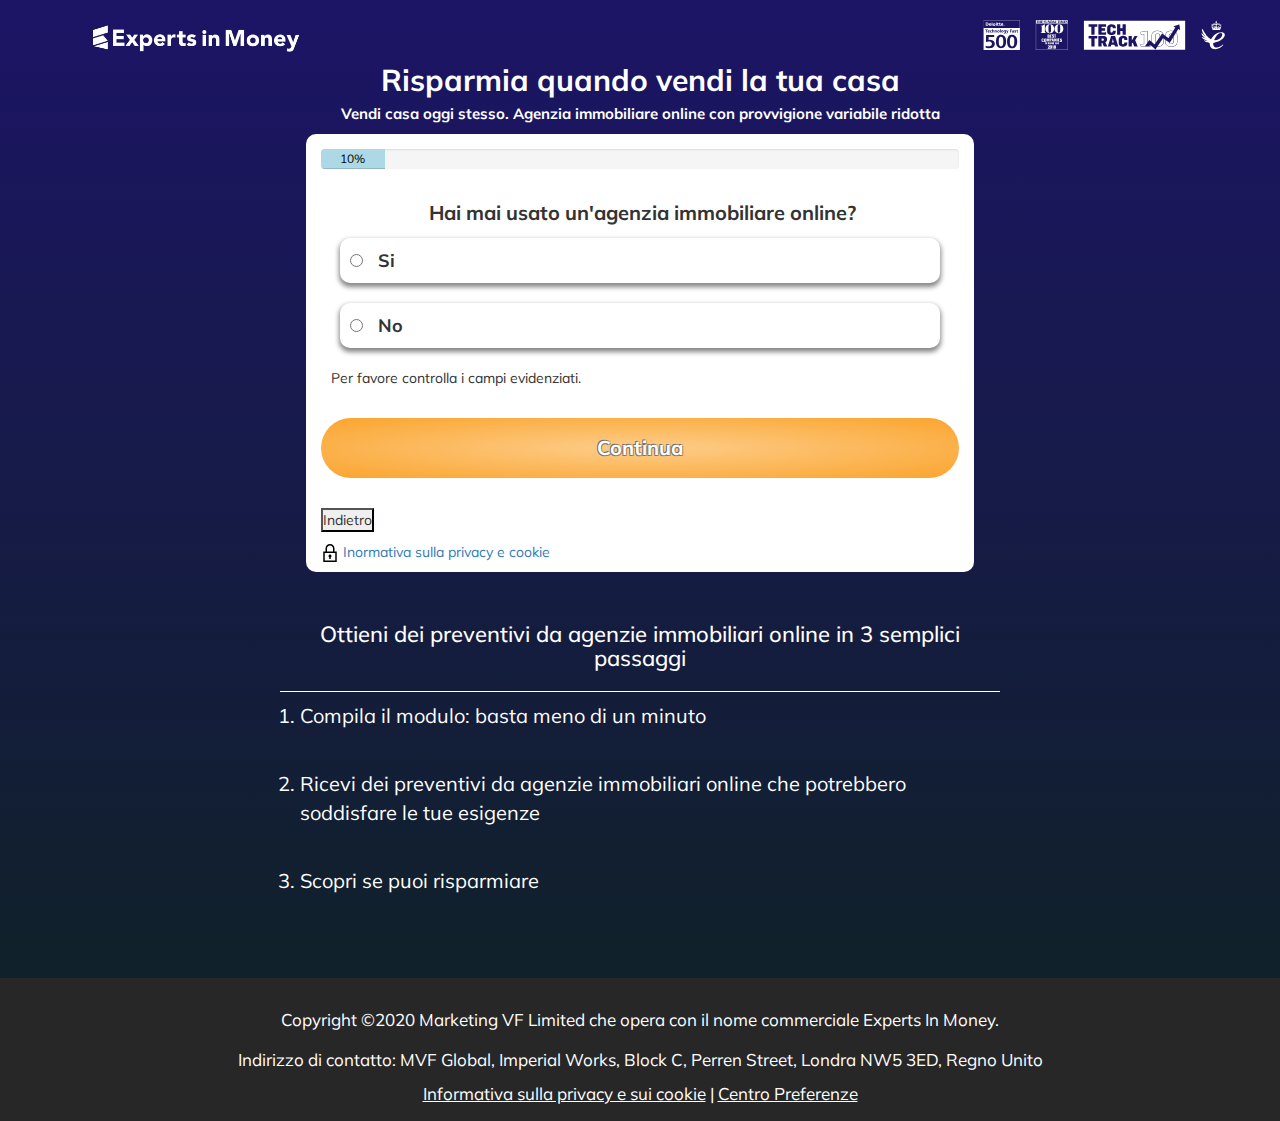
==== page2_error_msg.html @ b502f430 "Add files via upload" ====
<!DOCTYPE html>
<html lang="it">

<head>
    <meta charset="UTF-8">
    <meta name="viewport" content="width=device-width, initial-scale=1.0">
    <title>Expert In Money Page 3</title>
    <link rel="stylesheet" href="css/style.css">
    <script src="https://code.jquery.com/jquery-3.5.1.slim.min.js" integrity="sha384-DfXdz2htPH0lsSSs5nCTpuj/zy4C+OGpamoFVy38MVBnE+IbbVYUew+OrCXaRkfj" crossorigin="anonymous"></script>
    <script src="https://cdn.jsdelivr.net/npm/bootstrap@4.5.3/dist/js/bootstrap.bundle.min.js" integrity="sha384-ho+j7jyWK8fNQe+A12Hb8AhRq26LrZ/JpcUGGOn+Y7RsweNrtN/tE3MoK7ZeZDyx" crossorigin="anonymous"></script>
    <script src="https://cdnjs.cloudflare.com/ajax/libs/twitter-bootstrap/4.5.3/js/bootstrap.min.js" integrity="sha512-8qmis31OQi6hIRgvkht0s6mCOittjMa9GMqtK9hes5iEQBQE/Ca6yGE5FsW36vyipGoWQswBj/QBm2JR086Rkw==" crossorigin="anonymous"></script>
    <link rel="stylesheet" href="css/bootstrap-5.0.0-beta1-dist/bootstrap-5.0.0-beta1-dist/css/bootstrap.css" />
    <link rel="preconnect" href="https://fonts.gstatic.com">
    <link href="https://fonts.googleapis.com/css2?family=Mulish:ital,wght@0,200;0,300;0,400;0,500;0,600;0,700;0,800;1,700&display=swap" rel="stylesheet">
    <link rel="stylesheet" href="https://stackpath.bootstrapcdn.com/bootstrap/4.5.2/css/bootstrap.min.css" integrity="sha384-JcKb8q3iqJ61gNV9KGb8thSsNjpSL0n8PARn9HuZOnIxN0hoP+VmmDGMN5t9UJ0Z" crossorigin="anonymous">
    <link rel="stylesheet" href="https://maxcdn.bootstrapcdn.com/bootstrap/3.3.7/css/bootstrap.min.css" integrity="sha384-BVYiiSIFeK1dGmJRAkycuHAHRg32OmUcww7on3RYdg4Va+PmSTsz/K68vbdEjh4u" crossorigin="anonymous">
</head>

<body>
    <div class="main-wrapper container-fluid">
        <div class="top-bar container-lg">
            <div class="brand">
                <img class="logo-image" src="assets/images/[quotes.expertsinmoney.com][693]eim-rebrand-white-logo.png" alt="logo">
            </div>

            <div class="awards d-none d-md-flex ">
                <img src="assets/images/[quotes.expertsinmoney.com][159]awards-logo-deloitte-500.svg" alt="deloite-500">
                <img src="assets/images/[quotes.expertsinmoney.com][210]awards-logo-2018-Best-Companies.svg" alt="">
                <img src="assets/images/[quotes.expertsinmoney.com][779]awards-logo-techtrack.svg" alt="">
                <img src="assets/images/[quotes.expertsinmoney.com][129]awards-logo-queens-award-for-enterprise.svg" alt="">
            </div>
        </div>

        <div class="container intro-text">
            <h1>Risparmia quando vendi la tua casa </h1>
            <p>Vendi casa oggi stesso. Agenzia immobiliare online con provvigione variabile ridotta</p>
        </div>

        <div class="container" id="survey-container">
            <div class="progress mb-5 mt-4">
                <div class="progress-bar" role="progressbar" style="width:10%" aria-valuenow="50" aria-valuemin="0" aria-valuemax="100"><span class="progress-text">10%</span></div>
            </div>

            <p class="survey-question ml-2">Hai mai usato un'agenzia immobiliare online?</p>
            <form action="">
                <div class="input-div alert-msg">
                    <input type="radio" name="survey-radio" id="radio-1">
                    <label class="input-lable" for="radio-1">Si</label>
                </div>
                <div class="input-div alert-msg">
                    <input type="radio" name="survey-radio" id="radio-2">
                    <label class="input-lable" for="radio-2">No</label>
                </div>
            </form>
            <p class="red-text ml-3">Per favore controlla i campi evidenziati.</p>
            <button class="survey-button mt-5 mb-5">Continua</button>


            <button class="go-back mb-3" <i class="fal fa-angle-left"></i>Indietro</button>
            <div class="privacy pb-3">
                <svg xmlns="http://www.w3.org/2000/svg" width="18" height="18" viewBox="0 0 24 24"><path d="M10 16c0-1.104.896-2 2-2s2 .896 2 2c0 .738-.404 1.376-1 1.723v2.277h-2v-2.277c-.596-.347-1-.985-1-1.723zm11-6v14h-18v-14h3v-4c0-3.313 2.687-6 6-6s6 2.687 6 6v4h3zm-13 0h8v-4c0-2.206-1.795-4-4-4s-4 1.794-4 4v4zm11 2h-14v10h14v-10z"/></svg>
                <a href="">Inormativa sulla privacy e cookie</a>
            </div>
        </div>


        <div class="container mt-5 mb-5 pb-1" id="pre-footer">
            <h3>Ottieni dei preventivi da agenzie immobiliari online in 3 semplici passaggi </h3>
            <ol>
                <li>Compila il modulo: basta meno di un minuto</li>
                <li>Ricevi dei preventivi da agenzie immobiliari online che potrebbero soddisfare le tue esigenze</li>
                <li>Scopri se puoi risparmiare</li>
            </ol>
        </div>
    </div>

    <div class="container-fluid" id="footer">
        <div class="container mt-5">
            <p class="pb-2">Copyright ©2020 Marketing VF Limited che opera con il nome commerciale Experts In Money.</p>
            <p>Indirizzo di contatto: MVF Global, Imperial Works, Block C, Perren Street, Londra NW5 3ED, Regno Unito</p>
            <p class="pb-2"> <a data-legal-dialog-link="" href="//www2.expertsinmoney.com/privacy_policy/54d4f/02cc2">Informativa sulla privacy e sui cookie</a> | <a data-legal-dialog-link="" href="https://preferences.safe-click.net/" data-legal-dialog-link "=" ">Centro Preferenze</a> </p>
    </div>
    </div>
    <script src="js/app.js "></script>
</body>

</html>
---- css/style.css ----
* {
                        margin: 0;
                        padding: 0;
                        font-family: Mulish, sans-serif;
                        box-sizing: border-box;
                    }
                    
                    .survey-image-clicked {
                        background-color: #D7F9CC !important;
                        position: relative;
                    }
                    
                    .progress-bar {
                        background-color: lightblue !important;
                    }
                    
                    .survey-image-clicked::after {
                        content: "";
                        width: 1.35rem;
                        height: 1.35rem;
                        position: absolute;
                        top: .6rem;
                        right: .6rem;
                        background: #4cd6bc url(https://images.webforms.mvfglobal.com/cro/cro-tech-innovation/CRO-121/icon-valid.dbbf8e56.svg) no-repeat center/1rem;
                        border-radius: 50%;
                    }
                    /*MOBILE HEADER START */
                    
                    .main-wrapper {
                        background: linear-gradient(#1C1466, #102129);
                    }
                    
                    .brand {
                        width: 100%;
                        margin-top: 20px;
                        display: block;
                    }
                    
                    .brand img {
                        width: 70%;
                        display: block;
                        margin: 0 auto;
                    }
                    
                    .intro-text {
                        color: white;
                        text-align: center
                    }
                    
                    .intro-text h1 {
                        font-size: 20px;
                        font-weight: 700;
                        margin: .2rem auto;
                        line-height: 1.4;
                    }
                    
                    .intro-text p {
                        font-size: 14px;
                        line-height: 1.4;
                        font-weight: 700;
                    }
                    /*MOBILE HEADER ENDS*/
                    /*MOBILE DESKTOP START*/
                    
                    @media only screen and (min-width: 768px) {
                        .top-bar {
                            display: flex;
                            justify-content: space-between;
                        }
                        .awards {
                            display: flex;
                            flex-direction: row;
                        }
                        .awards img {
                            margin-right: 15px;
                            max-height: 50px;
                            padding-top: 20px;
                        }
                        .brand {
                            width: 50%;
                            margin-top: 20px;
                            display: block;
                        }
                        .brand img {
                            width: 40%;
                            display: block;
                            float: left;
                        }
                        .intro-text h1 {
                            font-size: 3rem;
                            font-weight: 700;
                            margin: .2rem auto;
                            line-height: 1.4;
                        }
                        .intro-text p {
                            font-size: 1.5rem;
                            line-height: 1.4;
                            font-weight: 700;
                        }
                    }
                    /*MOBILE DESKTOP ENDS*/
                    /*MOBILE MAIN START*/
                    
                    #survey-container {
                        background-color: #ffffff;
                        border-radius: 10px;
                    }
                    
                    .progress {
                        display: block;
                        margin-top: 20px!important;
                    }
                    
                    .progress-text {
                        color: black;
                    }
                    
                    .input-div {
                        height: 45px;
                        -webkit-box-shadow: 0px 3px 5px 1px rgba(0, 0, 0, 0.48);
                        -moz-box-shadow: 0px 3px 5px 1px rgba(0, 0, 0, 0.48);
                        box-shadow: 0px 3px 5px 1px rgba(0, 0, 0, 0.48);
                        margin-bottom: 20px !important;
                        line-height: 45px;
                        border-radius: 10px;
                        width: 280px;
                        display: block;
                        margin: 0 auto;
                        font-size: 1.8rem;
                    }
                    
                    .input-div input {
                        margin-left: 10px !important;
                        padding-right: 10px !important;
                    }
                    
                    .input-div:hover {
                        background-color: #E5F5FB;
                    }
                    
                    .input-active {
                        background-color: #E5F5FB !important;
                    }
                    
                    .input-div label {
                        display: inline-block;
                        width: 90%;
                        padding-left: 10px;
                    }
                    /*.input-div label::after {
                        content: "";
                        width: 1.35rem;
                        height: 1.35rem;
                        position: absolute;
                        top: 300px;
                        right: 60px;
                        background: #4cd6bc url(https://images.webforms.mvfglobal.com/cro/cro-tech-innovation/CRO-121/icon-valid.dbbf8e56.svg) no-repeat center/1rem;
                        border-radius: 50%;
                    }*/
                    
                    .survey-question {
                        text-align: center;
                        font-size: 2rem;
                        font-weight: 700;
                    }
                    
                    .survey-images {
                        display: flex;
                        align-items: center;
                        justify-content: center;
                        justify-content: space-around;
                    }
                    
                    .survey-image p {
                        text-align: center;
                        font-size: 1.6rem;
                        font-weight: 700;
                    }
                    
                    .survey-image {
                        background-color: #F9F9F9;
                        width: 47%;
                        border: none;
                        -webkit-box-shadow: 0px 3px 5px 1px rgba(0, 0, 0, 0.48);
                        -moz-box-shadow: 0px 3px 5px 1px rgba(0, 0, 0, 0.48);
                        box-shadow: 0px 3px 5px 1px rgba(0, 0, 0, 0.48);
                    }
                    
                    .survey-images div:hover {
                        background-color: #E5F5FB;
                        transform: scale(0.99);
                    }
                    
                    .survey-image-own,
                    .survey-image-rent {
                        border: 1px solid black;
                        border-radius: 10px;
                        pointer-events: all;
                        cursor: pointer;
                    }
                    
                    .survey-image-own img {
                        display: block;
                        margin: 0 auto;
                        padding: 15px 0px;
                        width: 80%;
                    }
                    
                    .survey-image-rent img {
                        display: block;
                        margin: 0 auto;
                        padding: 15px 0px;
                        width: 80%;
                    }
                    
                    .form-check {
                        padding: 5px 20px;
                        margin-left: 15px;
                    }
                    
                    .form-check label {
                        text-align: center;
                        width: 95%;
                        float: right;
                        font-size: 1.7rem;
                    }
                    
                    .form-check-input:checked {
                        background-color: black !important;
                        border: black !important;
                    }
                    
                    .survey-button {
                        display: block;
                        margin: 0 auto;
                        border-radius: 100px;
                        line-height: 2;
                        font-size: 2rem;
                        font-weight: 700;
                        padding: 10px;
                        color: white;
                        background: radial-gradient( #fba52d8e, #FBA42D);
                        text-shadow: -1px -1px 0 rgb(110, 110, 110), 1px -1px 0 rgba(109, 109, 109, 0.247), -1px 1px 0 rgb(119, 119, 119), 1px 1px 0 rgba(0, 0, 0, 0.315);
                        border: none;
                    }
                    
                    .timer-text {
                        font-style: italic;
                        text-align: center;
                        line-height: 1.2;
                        font-weight: 200 !important;
                        font-size: 1.5rem;
                    }
                    
                    .timer-text img {
                        padding-bottom: 5px;
                    }
                    /*MOBILE MAIN-ENDS*/
                    /*TABLET MAIN START*/
                    
                    @media only screen and (min-width: 768px) {
                        #survey-container {
                            max-width: 668px;
                        }
                        .survey-images {
                            display: flex;
                            align-items: center;
                            justify-content: center;
                            justify-content: space-evenly;
                        }
                        .survey-image {
                            background-color: #F9F9F9;
                            width: 30%;
                            border: none;
                            -webkit-box-shadow: 0px 3px 5px 1px rgba(0, 0, 0, 0.48);
                            -moz-box-shadow: 0px 3px 5px 1px rgba(0, 0, 0, 0.48);
                            box-shadow: 0px 3px 5px 1px rgba(0, 0, 0, 0.48);
                        }
                        .survey-button {
                            width: 100%;
                        }
                        .survey-button:hover {
                            -webkit-box-shadow: 0px 3px 5px 1px rgba(0, 0, 0, 0.48);
                            -moz-box-shadow: 0px 3px 5px 1px rgba(0, 0, 0, 0.48);
                            box-shadow: 0px 3px 5px 1px rgba(0, 0, 0, 0.48);
                            background: radial-gradient( #fba52d49, #f38f03);
                        }
                        .input-div {
                            height: 45px;
                            -webkit-box-shadow: 0px 3px 5px 1px rgba(0, 0, 0, 0.48);
                            -moz-box-shadow: 0px 3px 5px 1px rgba(0, 0, 0, 0.48);
                            box-shadow: 0px 3px 5px 1px rgba(0, 0, 0, 0.48);
                            margin-bottom: 20px !important;
                            line-height: 45px;
                            border-radius: 10px;
                            width: 600px;
                            display: block;
                            margin: 0 auto;
                            font-size: 1.8rem;
                        }
                        .input-div input {
                            margin-left: 10px !important;
                            padding-right: 10px !important;
                        }
                        .input-div:hover {
                            background-color: #E5F5FB;
                        }
                        .input-active {
                            background-color: #E5F5FB !important;
                        }
                        .input-div label {
                            display: inline-block;
                            width: 95%;
                            padding-left: 10px;
                            cursor: pointer;
                        }
                    }
                    /*TABLET MAIN ENDS*/
                    /*MOBILE FOOTER START*/
                    
                    #pre-footer h3 {
                        color: white;
                        text-align: center;
                        font-size: 2.2rem;
                        padding-bottom: 20px;
                        border-bottom: 1px solid white;
                    }
                    
                    #pre-footer ol li {
                        color: white;
                        font-size: 1.8rem;
                        padding-bottom: 30px;
                    }
                    
                    #footer {
                        background-color: #272728;
                        color: white;
                        text-align: center;
                    }
                    
                    #footer a {
                        color: white;
                        text-align: center;
                        text-decoration: underline;
                    }
                    /*MOBILE FOOTER ENDS*/
                    /*TABLET FOOTER START*/
                    
                    @media only screen and (min-width: 768px) {
                        #pre-footer h3 {
                            color: white;
                            text-align: center;
                            font-size: 2.2rem;
                            padding-bottom: 20px;
                            border-bottom: 1px solid white;
                        }
                        #pre-footer {
                            max-width: 60%;
                        }
                        #pre-footer ol li {
                            color: white;
                            font-size: 2rem;
                            padding-bottom: 40px;
                        }
                        #footer {
                            background-color: #272728;
                            color: white;
                            text-align: center;
                            font-size: 1.7rem;
                        }
                        #footer a {
                            color: white;
                            text-align: center;
                            text-decoration: underline;
                        }
                    }
                    /*TABLET FOOTER ENDS*/
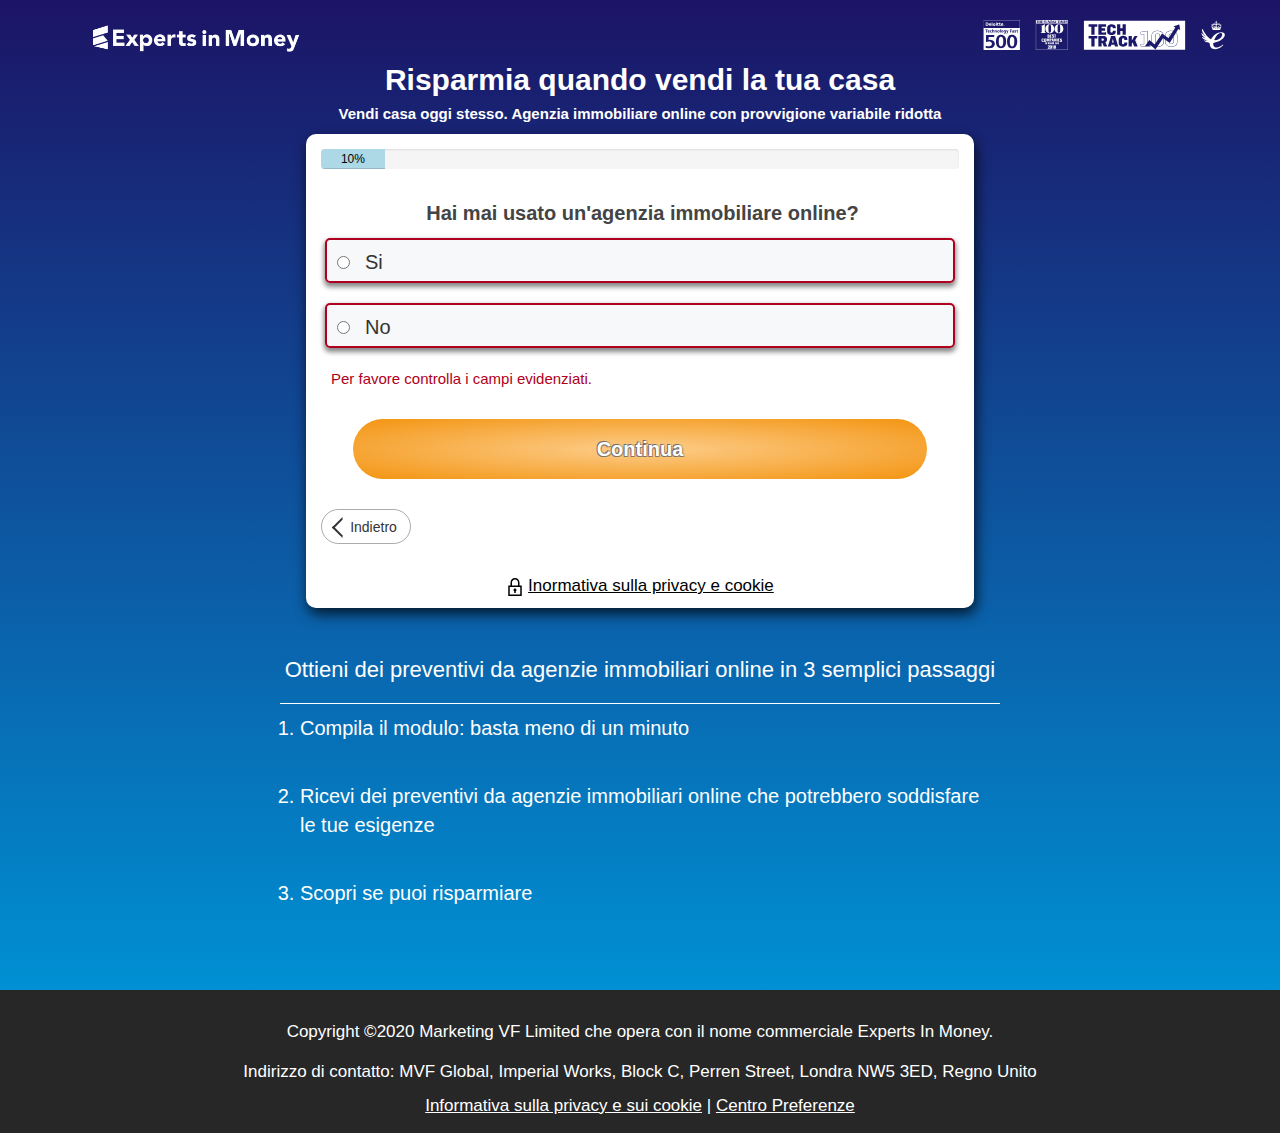
==== commit 1463e4b5: "Update page2_error_msg.html" ====
--- a/page2_error_msg.html
+++ b/page2_error_msg.html
@@ -4,7 +4,7 @@
 <head>
     <meta charset="UTF-8">
     <meta name="viewport" content="width=device-width, initial-scale=1.0">
-    <title>Expert In Money Page 3</title>
+    <title>Expert In Money Page 2 Error MSG</title>
     <link rel="stylesheet" href="css/style.css">
     <script src="https://code.jquery.com/jquery-3.5.1.slim.min.js" integrity="sha384-DfXdz2htPH0lsSSs5nCTpuj/zy4C+OGpamoFVy38MVBnE+IbbVYUew+OrCXaRkfj" crossorigin="anonymous"></script>
     <script src="https://cdn.jsdelivr.net/npm/bootstrap@4.5.3/dist/js/bootstrap.bundle.min.js" integrity="sha384-ho+j7jyWK8fNQe+A12Hb8AhRq26LrZ/JpcUGGOn+Y7RsweNrtN/tE3MoK7ZeZDyx" crossorigin="anonymous"></script>
@@ -84,4 +84,4 @@
     <script src="js/app.js "></script>
 </body>
 
-</html>+</html>
--- a/css/style.css
+++ b/css/style.css
@@ -1,377 +1,704 @@
-                    * {
-                        margin: 0;
-                        padding: 0;
-                        font-family: Mulish, sans-serif;
-                        box-sizing: border-box;
-                    }
-                    
-                    .survey-image-clicked {
-                        background-color: #D7F9CC !important;
-                        position: relative;
-                    }
-                    
-                    .progress-bar {
-                        background-color: lightblue !important;
-                    }
-                    
-                    .survey-image-clicked::after {
-                        content: "";
-                        width: 1.35rem;
-                        height: 1.35rem;
-                        position: absolute;
-                        top: .6rem;
-                        right: .6rem;
-                        background: #4cd6bc url(https://images.webforms.mvfglobal.com/cro/cro-tech-innovation/CRO-121/icon-valid.dbbf8e56.svg) no-repeat center/1rem;
-                        border-radius: 50%;
-                    }
-                    /*MOBILE HEADER START */
-                    
-                    .main-wrapper {
-                        background: linear-gradient(#1C1466, #102129);
-                    }
-                    
-                    .brand {
-                        width: 100%;
-                        margin-top: 20px;
-                        display: block;
-                    }
-                    
-                    .brand img {
-                        width: 70%;
-                        display: block;
-                        margin: 0 auto;
-                    }
-                    
-                    .intro-text {
-                        color: white;
-                        text-align: center
-                    }
-                    
-                    .intro-text h1 {
-                        font-size: 20px;
-                        font-weight: 700;
-                        margin: .2rem auto;
-                        line-height: 1.4;
-                    }
-                    
-                    .intro-text p {
-                        font-size: 14px;
-                        line-height: 1.4;
-                        font-weight: 700;
-                    }
-                    /*MOBILE HEADER ENDS*/
-                    /*MOBILE DESKTOP START*/
-                    
-                    @media only screen and (min-width: 768px) {
-                        .top-bar {
-                            display: flex;
-                            justify-content: space-between;
-                        }
-                        .awards {
-                            display: flex;
-                            flex-direction: row;
-                        }
-                        .awards img {
-                            margin-right: 15px;
-                            max-height: 50px;
-                            padding-top: 20px;
-                        }
-                        .brand {
-                            width: 50%;
-                            margin-top: 20px;
-                            display: block;
-                        }
-                        .brand img {
-                            width: 40%;
-                            display: block;
-                            float: left;
-                        }
-                        .intro-text h1 {
-                            font-size: 3rem;
-                            font-weight: 700;
-                            margin: .2rem auto;
-                            line-height: 1.4;
-                        }
-                        .intro-text p {
-                            font-size: 1.5rem;
-                            line-height: 1.4;
-                            font-weight: 700;
-                        }
-                    }
-                    /*MOBILE DESKTOP ENDS*/
-                    /*MOBILE MAIN START*/
-                    
-                    #survey-container {
-                        background-color: #ffffff;
-                        border-radius: 10px;
-                    }
-                    
-                    .progress {
-                        display: block;
-                        margin-top: 20px!important;
-                    }
-                    
-                    .progress-text {
-                        color: black;
-                    }
-                    
-                    .input-div {
-                        height: 45px;
-                        -webkit-box-shadow: 0px 3px 5px 1px rgba(0, 0, 0, 0.48);
-                        -moz-box-shadow: 0px 3px 5px 1px rgba(0, 0, 0, 0.48);
-                        box-shadow: 0px 3px 5px 1px rgba(0, 0, 0, 0.48);
-                        margin-bottom: 20px !important;
-                        line-height: 45px;
-                        border-radius: 10px;
-                        width: 280px;
-                        display: block;
-                        margin: 0 auto;
-                        font-size: 1.8rem;
-                    }
-                    
-                    .input-div input {
-                        margin-left: 10px !important;
-                        padding-right: 10px !important;
-                    }
-                    
-                    .input-div:hover {
-                        background-color: #E5F5FB;
-                    }
-                    
-                    .input-active {
-                        background-color: #E5F5FB !important;
-                    }
-                    
-                    .input-div label {
-                        display: inline-block;
-                        width: 90%;
-                        padding-left: 10px;
-                    }
-                    /*.input-div label::after {
-                        content: "";
-                        width: 1.35rem;
-                        height: 1.35rem;
-                        position: absolute;
-                        top: 300px;
-                        right: 60px;
-                        background: #4cd6bc url(https://images.webforms.mvfglobal.com/cro/cro-tech-innovation/CRO-121/icon-valid.dbbf8e56.svg) no-repeat center/1rem;
-                        border-radius: 50%;
-                    }*/
-                    
-                    .survey-question {
-                        text-align: center;
-                        font-size: 2rem;
-                        font-weight: 700;
-                    }
-                    
-                    .survey-images {
-                        display: flex;
-                        align-items: center;
-                        justify-content: center;
-                        justify-content: space-around;
-                    }
-                    
-                    .survey-image p {
-                        text-align: center;
-                        font-size: 1.6rem;
-                        font-weight: 700;
-                    }
-                    
-                    .survey-image {
-                        background-color: #F9F9F9;
-                        width: 47%;
-                        border: none;
-                        -webkit-box-shadow: 0px 3px 5px 1px rgba(0, 0, 0, 0.48);
-                        -moz-box-shadow: 0px 3px 5px 1px rgba(0, 0, 0, 0.48);
-                        box-shadow: 0px 3px 5px 1px rgba(0, 0, 0, 0.48);
-                    }
-                    
-                    .survey-images div:hover {
-                        background-color: #E5F5FB;
-                        transform: scale(0.99);
-                    }
-                    
-                    .survey-image-own,
-                    .survey-image-rent {
-                        border: 1px solid black;
-                        border-radius: 10px;
-                        pointer-events: all;
-                        cursor: pointer;
-                    }
-                    
-                    .survey-image-own img {
-                        display: block;
-                        margin: 0 auto;
-                        padding: 15px 0px;
-                        width: 80%;
-                    }
-                    
-                    .survey-image-rent img {
-                        display: block;
-                        margin: 0 auto;
-                        padding: 15px 0px;
-                        width: 80%;
-                    }
-                    
-                    .form-check {
-                        padding: 5px 20px;
-                        margin-left: 15px;
-                    }
-                    
-                    .form-check label {
-                        text-align: center;
-                        width: 95%;
-                        float: right;
-                        font-size: 1.7rem;
-                    }
-                    
-                    .form-check-input:checked {
-                        background-color: black !important;
-                        border: black !important;
-                    }
-                    
-                    .survey-button {
-                        display: block;
-                        margin: 0 auto;
-                        border-radius: 100px;
-                        line-height: 2;
-                        font-size: 2rem;
-                        font-weight: 700;
-                        padding: 10px;
-                        color: white;
-                        background: radial-gradient( #fba52d8e, #FBA42D);
-                        text-shadow: -1px -1px 0 rgb(110, 110, 110), 1px -1px 0 rgba(109, 109, 109, 0.247), -1px 1px 0 rgb(119, 119, 119), 1px 1px 0 rgba(0, 0, 0, 0.315);
-                        border: none;
-                    }
-                    
-                    .timer-text {
-                        font-style: italic;
-                        text-align: center;
-                        line-height: 1.2;
-                        font-weight: 200 !important;
-                        font-size: 1.5rem;
-                    }
-                    
-                    .timer-text img {
-                        padding-bottom: 5px;
-                    }
-                    /*MOBILE MAIN-ENDS*/
-                    /*TABLET MAIN START*/
-                    
-                    @media only screen and (min-width: 768px) {
-                        #survey-container {
-                            max-width: 668px;
-                        }
-                        .survey-images {
-                            display: flex;
-                            align-items: center;
-                            justify-content: center;
-                            justify-content: space-evenly;
-                        }
-                        .survey-image {
-                            background-color: #F9F9F9;
-                            width: 30%;
-                            border: none;
-                            -webkit-box-shadow: 0px 3px 5px 1px rgba(0, 0, 0, 0.48);
-                            -moz-box-shadow: 0px 3px 5px 1px rgba(0, 0, 0, 0.48);
-                            box-shadow: 0px 3px 5px 1px rgba(0, 0, 0, 0.48);
-                        }
-                        .survey-button {
-                            width: 100%;
-                        }
-                        .survey-button:hover {
-                            -webkit-box-shadow: 0px 3px 5px 1px rgba(0, 0, 0, 0.48);
-                            -moz-box-shadow: 0px 3px 5px 1px rgba(0, 0, 0, 0.48);
-                            box-shadow: 0px 3px 5px 1px rgba(0, 0, 0, 0.48);
-                            background: radial-gradient( #fba52d49, #f38f03);
-                        }
-                        .input-div {
-                            height: 45px;
-                            -webkit-box-shadow: 0px 3px 5px 1px rgba(0, 0, 0, 0.48);
-                            -moz-box-shadow: 0px 3px 5px 1px rgba(0, 0, 0, 0.48);
-                            box-shadow: 0px 3px 5px 1px rgba(0, 0, 0, 0.48);
-                            margin-bottom: 20px !important;
-                            line-height: 45px;
-                            border-radius: 10px;
-                            width: 600px;
-                            display: block;
-                            margin: 0 auto;
-                            font-size: 1.8rem;
-                        }
-                        .input-div input {
-                            margin-left: 10px !important;
-                            padding-right: 10px !important;
-                        }
-                        .input-div:hover {
-                            background-color: #E5F5FB;
-                        }
-                        .input-active {
-                            background-color: #E5F5FB !important;
-                        }
-                        .input-div label {
-                            display: inline-block;
-                            width: 95%;
-                            padding-left: 10px;
-                            cursor: pointer;
-                        }
-                    }
-                    /*TABLET MAIN ENDS*/
-                    /*MOBILE FOOTER START*/
-                    
-                    #pre-footer h3 {
-                        color: white;
-                        text-align: center;
-                        font-size: 2.2rem;
-                        padding-bottom: 20px;
-                        border-bottom: 1px solid white;
-                    }
-                    
-                    #pre-footer ol li {
-                        color: white;
-                        font-size: 1.8rem;
-                        padding-bottom: 30px;
-                    }
-                    
-                    #footer {
-                        background-color: #272728;
-                        color: white;
-                        text-align: center;
-                    }
-                    
-                    #footer a {
-                        color: white;
-                        text-align: center;
-                        text-decoration: underline;
-                    }
-                    /*MOBILE FOOTER ENDS*/
-                    /*TABLET FOOTER START*/
-                    
-                    @media only screen and (min-width: 768px) {
-                        #pre-footer h3 {
-                            color: white;
-                            text-align: center;
-                            font-size: 2.2rem;
-                            padding-bottom: 20px;
-                            border-bottom: 1px solid white;
-                        }
-                        #pre-footer {
-                            max-width: 60%;
-                        }
-                        #pre-footer ol li {
-                            color: white;
-                            font-size: 2rem;
-                            padding-bottom: 40px;
-                        }
-                        #footer {
-                            background-color: #272728;
-                            color: white;
-                            text-align: center;
-                            font-size: 1.7rem;
-                        }
-                        #footer a {
-                            color: white;
-                            text-align: center;
-                            text-decoration: underline;
-                        }
-                    }
-                    /*TABLET FOOTER ENDS*/+* {
+    margin: 0;
+    padding: 0;
+    font-family: Poppins, sans-serif;
+    box-sizing: border-box;
+}
+
+.survey-image-clicked {
+    background-color: #D7F9CC !important;
+    position: relative;
+}
+
+.radio-inline-active {
+    background-color: #E5F5FB !important;
+    position: relative;
+}
+
+.radio-inline-active::after {
+    content: "";
+    width: 1.35rem;
+    height: 1.35rem;
+    position: absolute;
+    top: 1.5rem;
+    right: .6rem;
+    background: #4cd6bc url(https://images.webforms.mvfglobal.com/cro/cro-tech-innovation/CRO-121/icon-valid.dbbf8e56.svg) no-repeat center/1rem;
+    border-radius: 50%;
+}
+
+.progress-bar {
+    background-color: lightblue !important;
+}
+
+.survey-image-clicked::after {
+    content: "";
+    width: 1.35rem;
+    height: 1.35rem;
+    position: absolute;
+    top: .6rem;
+    right: .6rem;
+    background: #4cd6bc url(https://images.webforms.mvfglobal.com/cro/cro-tech-innovation/CRO-121/icon-valid.dbbf8e56.svg) no-repeat center/1rem;
+    border-radius: 50%;
+}
+
+.alert-msg {
+    border: #b00020 2px solid !important;
+}
+
+.red-text {
+    color: #b00020;
+    font-size: 1.5rem;
+}
+
+.sky-blue-div {
+    background-color: rgba(135, 207, 235, 0.308);
+    padding: 5px;
+    color: rgba(68, 68, 68, 0.61);
+}
+
+input[type="checkbox"] {
+    vertical-align: middle;
+}
+
+
+/*MOBILE HEADER START */
+
+.main-wrapper {
+    background: linear-gradient(#1C1466, #0090d3);
+}
+
+.brand {
+    width: 100%;
+    margin-top: 20px;
+    display: block;
+}
+
+.brand img {
+    width: 70%;
+    display: block;
+    margin: 0 auto;
+}
+
+.intro-text {
+    color: white;
+    text-align: center
+}
+
+.intro-text h1 {
+    font-size: 20px;
+    font-weight: 700;
+    margin: .2rem auto;
+    line-height: 1.4;
+}
+
+.intro-text p {
+    font-size: 14px;
+    line-height: 1.4;
+    font-weight: 700;
+}
+
+.cap {
+    font-weight: 700;
+    font-size: 2rem;
+    color: #444;
+}
+
+
+/*MOBILE HEADER ENDS*/
+
+
+/*MOBILE DESKTOP START*/
+
+@media only screen and (min-width: 768px) {
+    .top-bar {
+        display: flex;
+        justify-content: space-between;
+    }
+    .awards {
+        display: flex;
+        flex-direction: row;
+    }
+    .awards img {
+        margin-right: 15px;
+        max-height: 50px;
+        padding-top: 20px;
+    }
+    .brand {
+        width: 50%;
+        margin-top: 20px;
+        display: block;
+    }
+    .brand img {
+        width: 40%;
+        display: block;
+        float: left;
+    }
+    .intro-text h1 {
+        font-size: 3rem;
+        font-weight: 700;
+        margin: .2rem auto;
+        line-height: 1.4;
+    }
+    .intro-text p {
+        font-size: 1.5rem;
+        line-height: 1.4;
+        font-weight: 700;
+    }
+}
+
+
+/*MOBILE DESKTOP ENDS*/
+
+
+/*MOBILE MAIN START*/
+
+#survey-container {
+    background-color: #ffffff;
+    border-radius: 10px;
+    -webkit-box-shadow: 2px 6px 14px 0px rgba(0, 0, 0, 0.75);
+    -moz-box-shadow: 2px 6px 14px 0px rgba(0, 0, 0, 0.75);
+    box-shadow: 2px 6px 14px 0px rgba(0, 0, 0, 0.75);
+}
+
+.progress {
+    display: block;
+    margin-top: 20px!important;
+}
+
+.progress-text {
+    color: black;
+}
+
+.input-div {
+    height: 45px;
+    -webkit-box-shadow: 0px 3px 5px 1px rgba(0, 0, 0, 0.48);
+    -moz-box-shadow: 0px 3px 5px 1px rgba(0, 0, 0, 0.48);
+    box-shadow: 0px 3px 5px 1px rgba(0, 0, 0, 0.48);
+    margin-bottom: 20px !important;
+    line-height: 45px;
+    border-radius: 5px;
+    width: 99% !important;
+    display: block;
+    margin: 0 auto;
+    font-size: 1.8rem;
+    background-color: rgba(234, 238, 240, 0.384);
+}
+
+.input-div input {
+    margin-left: 10px !important;
+    padding-right: 10px !important;
+}
+
+.input-div:hover {
+    background-color: #E5F5FB;
+}
+
+.input-active {
+    background-color: #E5F5FB !important;
+}
+
+.input-div label {
+    display: inline-block;
+    width: 85% !important;
+    padding-left: 10px;
+    background: transparent !important;
+}
+
+.survey-question {
+    text-align: left;
+    font-size: 2rem;
+    font-weight: 600;
+    color: #444;
+}
+
+.survey-images {
+    display: flex;
+    align-items: center;
+    justify-content: center;
+    justify-content: space-around;
+}
+
+.survey-image p {
+    text-align: center;
+    font-size: 1.6rem;
+    font-weight: 700;
+}
+
+.survey-image {
+    background-color: #F9F9F9;
+    width: 47%;
+    border: none;
+    -webkit-box-shadow: 0px 3px 5px 1px rgba(0, 0, 0, 0.48);
+    -moz-box-shadow: 0px 3px 5px 1px rgba(0, 0, 0, 0.48);
+    box-shadow: 0px 3px 5px 1px rgba(0, 0, 0, 0.48);
+}
+
+.survey-images div:hover {
+    background-color: #E5F5FB;
+    transform: scale(0.99);
+}
+
+.survey-image-own,
+.survey-image-rent {
+    border: 1px solid black;
+    border-radius: 10px;
+    pointer-events: all;
+    cursor: pointer;
+}
+
+.survey-image-own img {
+    display: block;
+    margin: 0 auto;
+    padding: 15px 0px;
+    width: 80%;
+}
+
+.survey-image-rent img {
+    display: block;
+    margin: 0 auto;
+    padding: 15px 0px;
+    width: 80%;
+}
+
+.form-check {
+    padding: 5px 20px;
+    margin-left: 15px;
+    opacity: 1;
+    background: transparent !important;
+}
+
+.form-check label {
+    text-align: center;
+    width: 95%;
+    float: right;
+    font-size: 1.7rem;
+}
+
+.form-check-input:checked {
+    background-color: black !important;
+    border: black !important;
+}
+
+.survey-button {
+    display: block;
+    margin: 0 auto;
+    border-radius: 100px;
+    line-height: 2;
+    font-size: 1.5rem;
+    font-weight: 700;
+    padding: 10px;
+    color: white;
+    background: radial-gradient( #fba52d8e, #f39410);
+    text-shadow: -1px -1px 0 rgb(110, 110, 110), 1px -1px 0 rgba(109, 109, 109, 0.247), -1px 1px 0 rgb(119, 119, 119), 1px 1px 0 rgba(0, 0, 0, 0.315);
+    border: none;
+    outline: none !important;
+    width: 90%;
+}
+
+.timer-text {
+    font-style: italic;
+    text-align: center;
+    line-height: 1.2;
+    font-weight: 300 !important;
+    font-size: 1.5rem;
+    width: 100%;
+}
+
+.timer-text img {
+    padding-bottom: 5px;
+}
+
+.go-back {
+    border: 1px solid rgba(0, 0, 0, 0.329);
+    height: 35px;
+    width: 90px;
+    border-radius: 20px;
+    background: transparent !important;
+    outline: none !important;
+}
+
+.go-back:hover {
+    border: 1px solid rgba(0, 0, 0, 0.329);
+    height: 35px;
+    width: 90px;
+    border-radius: 20px;
+    background: #e7e7e7 !important;
+    outline: none !important;
+}
+
+.go-back::before {
+    content: "";
+    display: inline-block;
+    width: 1.5rem;
+    height: 1.5rem;
+    border: 2px solid transparent;
+    border-left-color: currentcolor;
+    border-top-color: currentcolor;
+    -webkit-transform: rotate(-45deg);
+    transform: rotate(-45deg);
+    position: relative;
+    top: 3px;
+}
+
+.privacy {
+    text-align: center;
+    width: 100%;
+    margin: 0px 0px 0px 0px !important;
+    padding: 20px 20px;
+    color: black;
+    min-width: 100% !important;
+}
+
+.privacy a {
+    color: black;
+    text-decoration: underline;
+    font-size: 1.7rem;
+}
+
+.marketing-container {
+    background-color: #D2D0E0;
+    border-radius: 10px;
+    padding: 40px !important;
+    -webkit-box-shadow: 2px 6px 14px 0px rgba(0, 0, 0, 0.75);
+    -moz-box-shadow: 2px 6px 14px 0px rgba(0, 0, 0, 0.75);
+    box-shadow: 2px 6px 14px 0px rgba(0, 0, 0, 0.75)
+}
+
+.marketing-container h1 {
+    color: #4062BB;
+    font-size: 2rem;
+    font-weight: 600;
+}
+
+.marketing-label {
+    font-weight: 400;
+    font-size: 1.5rem;
+}
+
+.marketing-list {
+    padding: 0;
+    list-style-position: inside;
+}
+
+
+/*.marketing-list .li-phone::marker {
+    content: url(../assets/icons/phone.png);
+}
+
+.marketing-list .li-warning::marker {
+    content: url(../assets/icons/warning.png);
+    margin-right: 5px !important;
+}*/
+
+#faq {
+    background-color: white;
+    -webkit-box-shadow: 2px 6px 14px 0px rgba(0, 0, 0, 0.75);
+    -moz-box-shadow: 2px 6px 14px 0px rgba(0, 0, 0, 0.75);
+    box-shadow: 2px 6px 14px 0px rgba(0, 0, 0, 0.75)
+}
+
+.faq-title {
+    color: rgb(255, 255, 255);
+    font-size: 2.2rem;
+    font-weight: 700;
+    text-shadow: 1px 1px #0e0e0e;
+}
+
+
+/*COLLAPSE*/
+
+#accordion .panel {
+    margin: 0 0 15px 10px;
+    background-color: white;
+    border: none !important;
+    box-shadow: none !important;
+}
+
+#accordion .panel-heading {
+    padding: 0;
+    background-color: white;
+    border: none !important;
+}
+
+#accordion .panel-heading:hover {
+    padding: 0;
+    background-color: rgb(226, 226, 226);
+    border: none !important;
+}
+
+#accordion .panel-title a {
+    color: #111;
+    display: block;
+    width: 100%;
+    text-align: left;
+    font-size: 18px;
+    padding-bottom: 20px;
+    font-weight: 300;
+    position: relative;
+    transition: all 0.3s ease 0s;
+    text-align: left;
+    font-size: 1.5rem;
+    border-bottom: 1px solid rgba(196, 196, 196, 0.685);
+    text-decoration: none!important;
+}
+
+#accordion .panel-title a.collapsed {
+    color: #111;
+    text-decoration: none!important;
+}
+
+#accordion .panel-title a::after,
+#accordion .panel-title a.collapsed::after {
+    color: #111;
+    content: '\f106';
+    font-family: fontawesome;
+    font-size: 2.5rem;
+    height: 55px;
+    right: 5px;
+    line-height: 55px;
+    position: absolute;
+    text-align: right !important;
+    top: -5px;
+    transition: all 0.3s ease 0s;
+    width: 55px;
+    float: right !important;
+    font-weight: 300;
+    text-decoration: none!important;
+}
+
+#accordion .panel-title a.collapsed::after {
+    content: '\f107';
+    color: #111;
+    font-weight: 300;
+}
+
+#accordion .panel-body {
+    padding: 20px 25px 10px 9px;
+    position: relative;
+}
+
+#accordion .panel-body p {
+    font-size: 1.5rem;
+}
+
+
+/*COLLAPSE ENDS*/
+
+
+/*MOBILE MAIN-ENDS*/
+
+
+/*TABLET MAIN START*/
+
+@media only screen and (min-width: 768px) {
+    #survey-container {
+        max-width: 668px;
+    }
+    .survey-question {
+        text-align: center;
+        font-size: 2rem;
+        font-weight: 600;
+        color: #444;
+    }
+    .survey-images {
+        display: flex;
+        align-items: center;
+        justify-content: center;
+        justify-content: space-evenly;
+    }
+    .survey-image {
+        background-color: #F9F9F9;
+        width: 30%;
+        border: none;
+        -webkit-box-shadow: 0px 3px 5px 1px rgba(0, 0, 0, 0.48);
+        -moz-box-shadow: 0px 3px 5px 1px rgba(0, 0, 0, 0.48);
+        box-shadow: 0px 3px 5px 1px rgba(0, 0, 0, 0.48);
+    }
+    .survey-button {
+        display: block;
+        margin: 0 auto;
+        border-radius: 100px;
+        line-height: 2;
+        font-size: 2rem;
+        font-weight: 700;
+        padding: 10px;
+        color: white;
+        background: radial-gradient( #fba52d8e, #f39410);
+        text-shadow: -1px -1px 0 rgb(110, 110, 110), 1px -1px 0 rgba(109, 109, 109, 0.247), -1px 1px 0 rgb(119, 119, 119), 1px 1px 0 rgba(0, 0, 0, 0.315);
+        border: none;
+        width: 90%;
+    }
+    .survey-button:hover {
+        -webkit-box-shadow: 0px 3px 5px 1px rgba(0, 0, 0, 0.48);
+        -moz-box-shadow: 0px 3px 5px 1px rgba(0, 0, 0, 0.48);
+        box-shadow: 0px 3px 5px 1px rgba(0, 0, 0, 0.48);
+        background: radial-gradient( #fba52d49, #f38f03);
+    }
+    .input-div {
+        height: 45px;
+        -webkit-box-shadow: 0px 3px 5px 1px rgba(0, 0, 0, 0.48);
+        -moz-box-shadow: 0px 3px 5px 1px rgba(0, 0, 0, 0.48);
+        box-shadow: 0px 3px 5px 1px rgba(0, 0, 0, 0.48);
+        margin-bottom: 20px !important;
+        line-height: 45px;
+        border-radius: 5px;
+        max-width: 630px !important;
+        display: block;
+        margin: 0 auto;
+        font-size: 1.8rem;
+    }
+    .input-div input {
+        margin-left: 10px !important;
+        padding-right: 10px !important;
+    }
+    .input-div:hover {
+        background-color: #E5F5FB;
+    }
+    .input-active {
+        background-color: #E5F5FB !important;
+    }
+    .input-div label {
+        display: inline-block;
+        width: 100%;
+        padding-left: 10px;
+        cursor: pointer;
+        font-size: 2rem;
+        font-weight: 200;
+    }
+    #faq,
+    .marketing-container {
+        max-width: 900px !important;
+    }
+    /*COLLAPSE*/
+    #accordion .panel {
+        margin: 0 0 15px 10px;
+        background-color: #eee;
+        border: none !important;
+        box-shadow: none !important;
+    }
+    #accordion .panel-heading {
+        padding: 0;
+        background-color: white;
+        border: none !important;
+    }
+    #accordion .panel-title a {
+        color: #111;
+        display: block;
+        width: 100%;
+        text-align: left;
+        font-size: 18px;
+        padding-bottom: 20px;
+        font-weight: 300;
+        position: relative;
+        transition: all 0.3s ease 0s;
+        text-align: left;
+        font-size: 1.5rem;
+        border-bottom: 1px solid rgba(196, 196, 196, 0.685);
+        text-decoration: none!important;
+    }
+    #accordion .panel-title a.collapsed {
+        color: #111;
+        text-decoration: none!important;
+    }
+    #accordion .panel-title a::after,
+    #accordion .panel-title a.collapsed::after {
+        color: #111;
+        content: '\f106';
+        font-family: fontawesome;
+        font-size: 2.5rem;
+        height: 55px;
+        right: 5px;
+        line-height: 55px;
+        position: absolute;
+        text-align: right !important;
+        top: -5px;
+        transition: all 0.3s ease 0s;
+        width: 55px;
+        float: right !important;
+        font-weight: 300;
+        text-decoration: none!important;
+    }
+    #accordion .panel-title a.collapsed::after {
+        content: '\f107';
+        color: #111;
+        font-weight: 300;
+    }
+    #accordion .panel-body {
+        padding: 20px 25px 10px 9px;
+        position: relative;
+    }
+    #accordion .panel-body p {
+        font-size: 1.5rem;
+    }
+    /*COLLAPSE ENDS*/
+}
+
+
+/*TABLET MAIN ENDS*/
+
+
+/*MOBILE FOOTER START*/
+
+#pre-footer h3 {
+    color: white;
+    text-align: center;
+    font-size: 2.2rem;
+    padding-bottom: 20px;
+    border-bottom: 1px solid white;
+}
+
+#pre-footer ol li {
+    color: white;
+    font-size: 1.8rem;
+    padding-bottom: 30px;
+}
+
+#footer {
+    background-color: #272728;
+    color: white;
+    text-align: center;
+}
+
+#footer a {
+    color: white;
+    text-align: center;
+    text-decoration: underline;
+}
+
+
+/*MOBILE FOOTER ENDS*/
+
+
+/*TABLET FOOTER START*/
+
+@media only screen and (min-width: 768px) {
+    #pre-footer h3 {
+        color: white;
+        text-align: center;
+        font-size: 2.2rem;
+        padding-bottom: 20px;
+        border-bottom: 1px solid white;
+    }
+    #pre-footer {
+        max-width: 60%;
+    }
+    #pre-footer ol li {
+        color: white;
+        font-size: 2rem;
+        padding-bottom: 40px;
+    }
+    #footer {
+        background-color: #272728;
+        color: white;
+        text-align: center;
+        font-size: 1.7rem;
+    }
+    #footer a {
+        color: white;
+        text-align: center;
+        text-decoration: underline;
+    }
+}
+
+
+/*TABLET FOOTER ENDS*/
